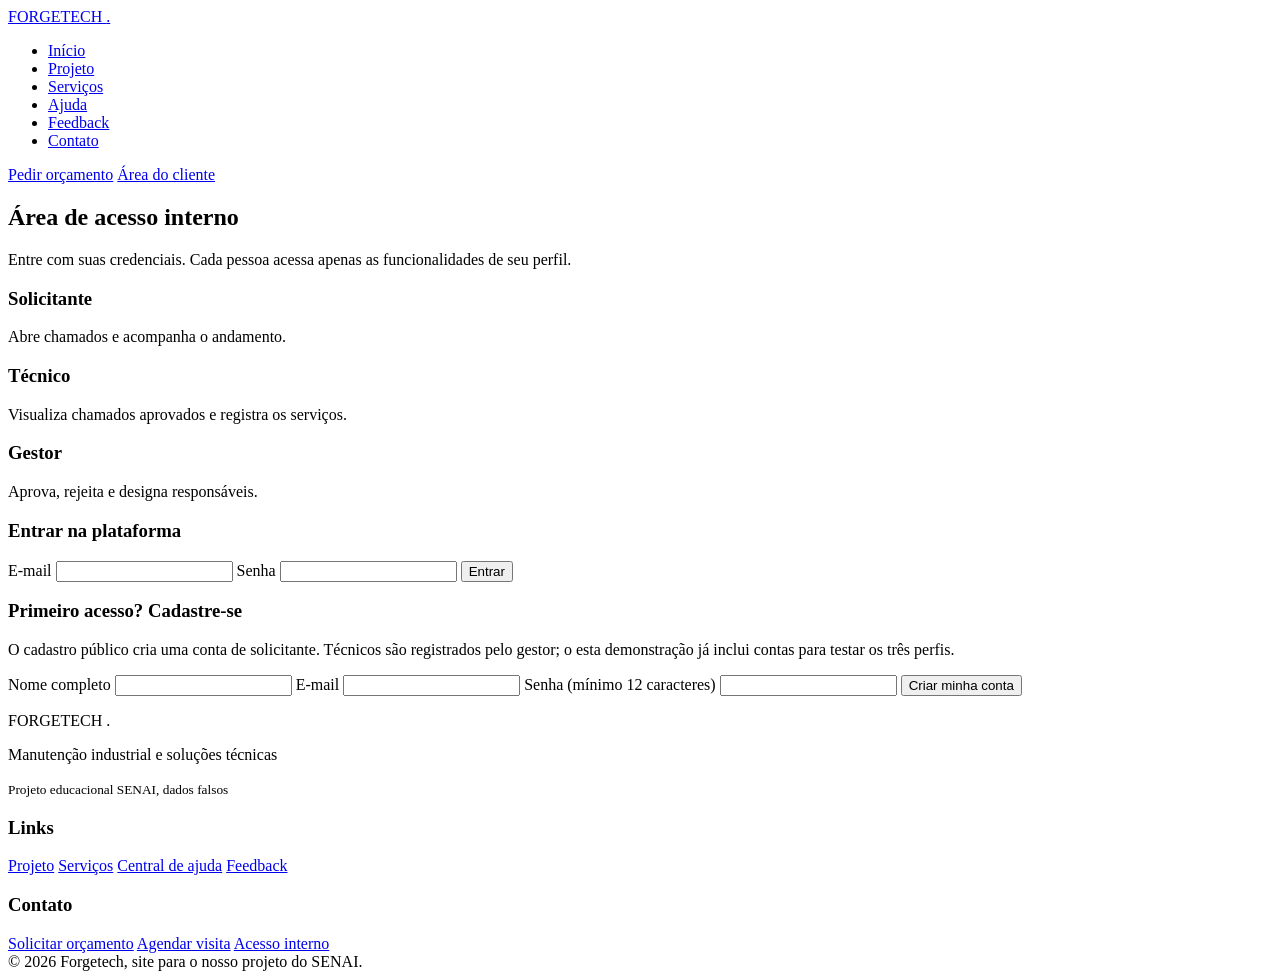
==== acesso.html @ 7eb450aa "HTML, JS e CSS 15/10 + Semana Anterior" ====
<!doctype html>
<html lang="pt-BR">
  <head>
    <meta charset="utf-8" />
    <meta content="width=device-width, initial-scale=1" name="viewport" />
    <meta content="Forgetech: manutenção industrial, serviços e suporte técnico." name="description" />
    <title>Acesso | Forgetech</title>
    <link href="Assets/CSS/style.css" rel="stylesheet" />
  </head>
  <body>

    <header class="cabecalho">
      <div class="container topo">
        <a class="logo" href="index.html">
          FORGETECH
          <span>.</span>
        </a>

          <nav aria-label="Menu principal">
            <ul>
              <li>
              <a href="index.html">Início</a>
              </li>
              <li>
              <a href="empresa.html">Projeto</a>
              </li>
              <li>
              <a href="solucoes.html">Serviços</a>
            </li>
            <li>
              <a href="conhecimento.html">Ajuda</a>
            </li>
            <li>
              <a href="feedback.html">Feedback</a>
            </li>
            <li>
              <a href="contato.html">Contato</a>
            </li>
          </ul>
        </nav>
        <a class="botao topo-botao" href="contato.html#rapido">Pedir orçamento</a>
        <a class="acesso" href="acesso.html">Área do cliente</a>
          </div>

        </header>

        <main>

          <section class="secao escuro">

            <div class="container">
          <h2>Área de acesso interno</h2>
          <p class="introducao">
            Entre com suas credenciais. Cada pessoa acessa apenas as funcionalidades de seu perfil.
          </p>
              <div class="cards">

                <article class="card plano">
              <h3>Solicitante</h3>
              <p>Abre chamados e acompanha o andamento.</p>
             </article>

             <article class="card plano">
              <h3>Técnico</h3>
              <p>Visualiza chamados aprovados e registra os serviços.</p>
             </article>

             <article class="card plano">
              <h3>Gestor</h3>
              <p>Aprova, rejeita e designa responsáveis.</p>
             </article>
           </div>

           <div class="caixa login-box">
            <h3>Entrar na plataforma</h3>
            <form class="formulario form-largo" id="login-form">
              <label>
                E-mail
                <input autocomplete="username" name="email" required="" type="email" />
              </label>
              <label>
                Senha
                <input autocomplete="current-password" name="senha" required="" type="password" />
              </label>
              <button class="botao" type="submit">Entrar</button>
              <p aria-live="polite" class="mensagem" id="login-mensagem"></p>
            </form>

            <div class="cadastro-box">
              <h3>Primeiro acesso? Cadastre-se</h3>
              <p>
                O cadastro público cria uma conta de solicitante. Técnicos são registrados pelo gestor; o
                esta demonstração já inclui contas para testar os três perfis.
              </p>

              <form class="formulario form-largo" id="cadastro-form">
                <label>
                  Nome completo
                  <input autocomplete="name" maxlength="100" minlength="3" name="nome" required="" />
                </label>
                <label>
                  E-mail
                  <input autocomplete="email" name="email" required="" type="email" />
                </label>
                <label>
                  Senha (mínimo 12 caracteres)
                  <input
                    autocomplete="new-password"
                    minlength="12"
                    name="senha"
                    required=""
                    type="password"
                  />
                </label>
                <button class="botao" type="submit">Criar minha conta</button>
                <p id="cadastro-mensagem" role="status"></p>
              </form>
            </div>
          </div>
        </div>
      </section>
    </main>

    <footer class="rodape">

      <div class="container footer-grid">
        <div class="footer-logo">
          FORGETECH
          <span>.</span>
          <p>Manutenção industrial e soluções técnicas</p>
          <small>Projeto educacional SENAI, dados falsos</small>
            </div>

            <div>
          <h3>Links</h3>
          <a href="empresa.html">Projeto</a>
          <a href="solucoes.html">Serviços</a>
          <a href="conhecimento.html">Central de ajuda</a>
          <a href="feedback.html">Feedback</a>
            </div>

            <div>
          <h3>Contato</h3>
          <a href="contato.html">Solicitar orçamento</a>
          <a href="contato.html#visita">Agendar visita</a>
          <a href="acesso.html">Acesso interno</a>
         </div>
       </div>

       <div class="container fim">
        © 2026 Forgetech, site para o nosso projeto do SENAI.
       </div>
     </footer>
    <script src="Assets/JS/sistema.js"></script>
   </body>
 </html>
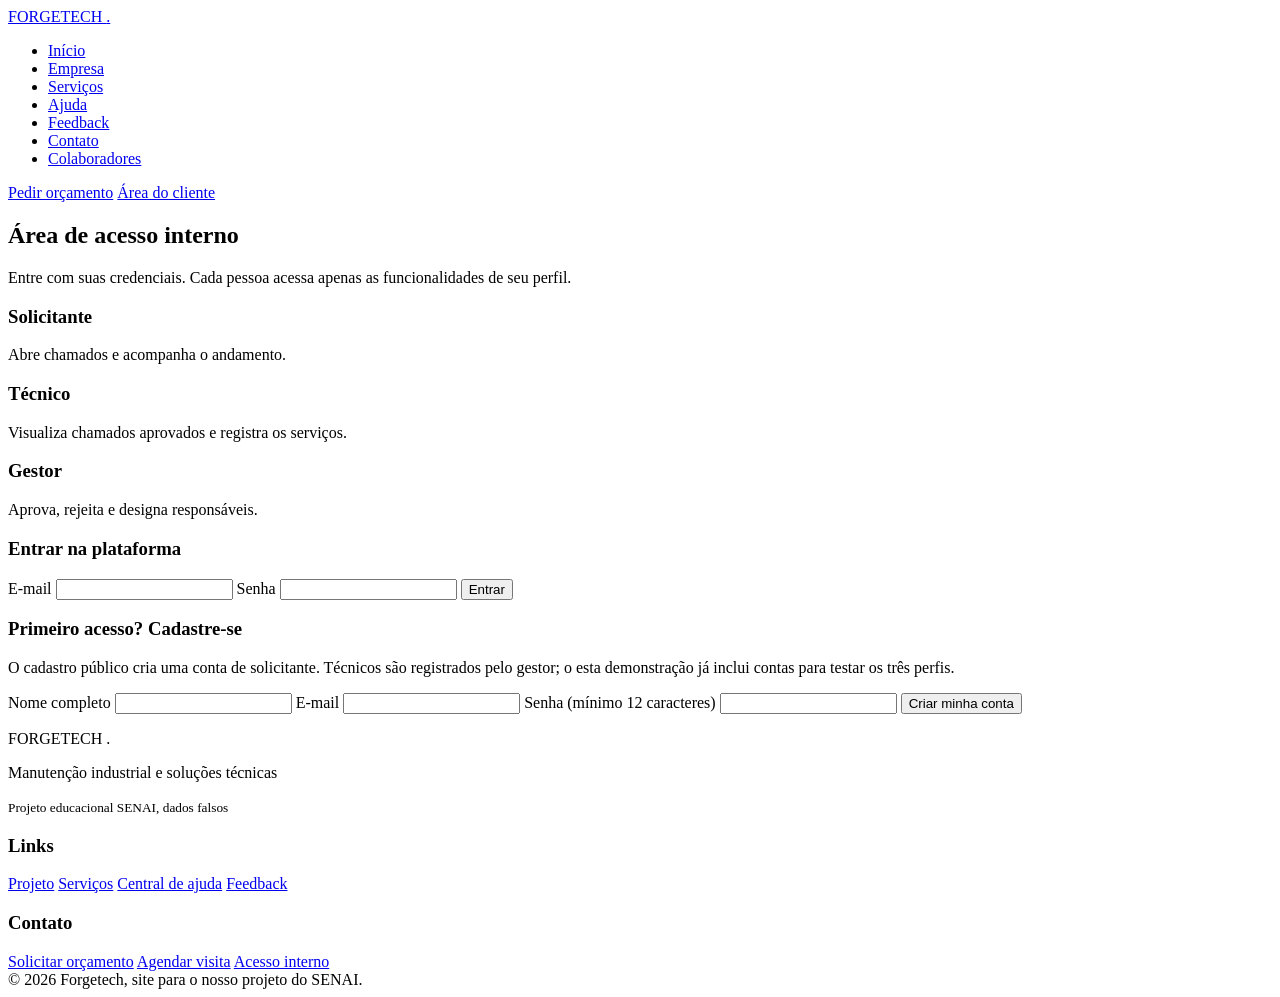
==== commit 4a47033c: "Correções Gerais, Análises e trabalhos efetuados no JS + Página nova de colaboradores" ====
--- a/acesso.html
+++ b/acesso.html
@@ -22,7 +22,7 @@
               <a href="index.html">Início</a>
               </li>
               <li>
-              <a href="empresa.html">Projeto</a>
+              <a href="empresa.html">Empresa</a>
               </li>
               <li>
               <a href="solucoes.html">Serviços</a>
@@ -35,6 +35,9 @@
             </li>
             <li>
               <a href="contato.html">Contato</a>
+            </li>
+          <li>
+              <a href="colaboradores.html">Colaboradores</a>
             </li>
           </ul>
         </nav>
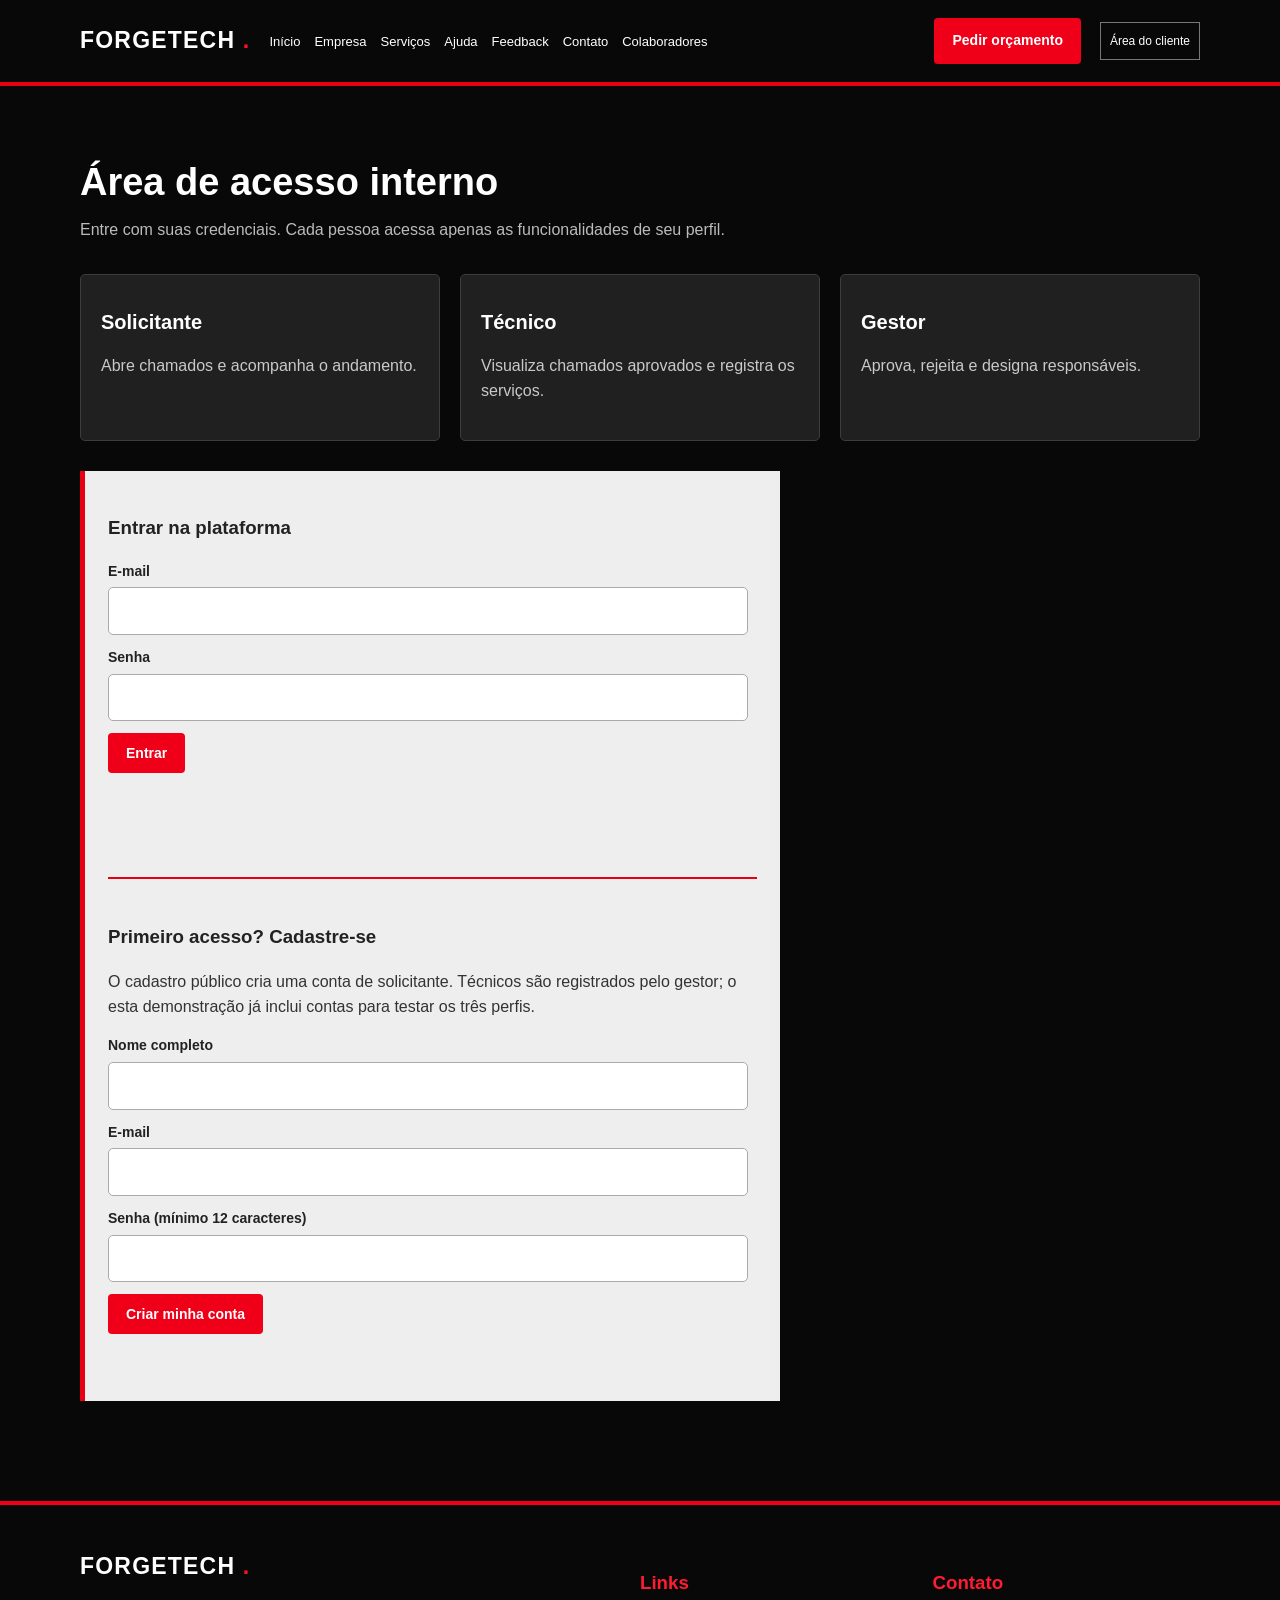
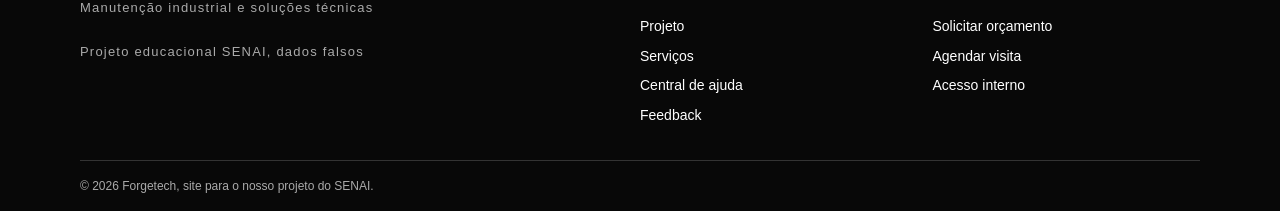
==== commit f02e594b: "CMT - 30/10 - v10 - Corrige caminhos do CSS e JavaScript no GitHub Pages" ====
--- a/acesso.html
+++ b/acesso.html
@@ -5,7 +5,8 @@
     <meta content="width=device-width, initial-scale=1" name="viewport" />
     <meta content="Forgetech: manutenção industrial, serviços e suporte técnico." name="description" />
     <title>Acesso | Forgetech</title>
-    <link href="Assets/CSS/style.css" rel="stylesheet" />
+    <link href="assets/css/style.css" rel="stylesheet" />
+    <link rel="icon" href="favicon.ico" type="image/x-icon">
   </head>
   <body>
 
@@ -154,6 +155,6 @@
         © 2026 Forgetech, site para o nosso projeto do SENAI.
        </div>
      </footer>
-    <script src="Assets/JS/sistema.js"></script>
+    <script src="assets/JS/sistema.js"></script>
    </body>
  </html>
--- a/assets/css/style.css
+++ b/assets/css/style.css
@@ -0,0 +1,782 @@
+
+* {
+      box-sizing: border-box;
+}
+
+html {
+   scroll-behavior: smooth;
+}
+
+body {
+    margin: 0;
+    font-family: Arial, Helvetica, sans-serif;
+    color: #191919;
+    background: #fff;
+    line-height: 1.55;
+}
+
+a {
+
+    color: inherit;
+    text-decoration: none;
+}
+
+img {
+      max-width: 100%;
+}
+
+.container {
+   width: 90%;
+   max-width: 1120px;
+   margin: auto;
+}
+
+.cabecalho {
+    background: #080808;
+    color: white;
+    border-bottom: 4px solid #e60012;
+}
+
+.topo {
+
+    display: flex;
+
+    align-items: center;
+    gap: 19px;
+    min-height: 82px;
+}
+
+.logo,
+.footer-logo {
+      font-weight: 900;
+      letter-spacing: 1.2px;
+      font-size: 23px;
+}
+
+.logo span,
+
+.footer-logo span {
+   color: #ff102a;
+}
+
+.topo nav {
+    flex: 1;
+
+}
+
+.topo ul {
+
+    padding: 0;
+    margin: 0;
+    list-style: none;
+    display: flex;
+    gap: 14px;
+    flex-wrap: wrap;
+}
+
+.topo nav a {
+      font-size: 13px;
+}
+
+.topo a:hover,
+.rodape a:hover {
+   color: #ff3445;
+}
+
+.topo .ativo {
+    border-bottom: 2px solid #f40016;
+}
+
+.acesso {
+
+    font-size: 12px;
+    border: 1px solid #777;
+    padding: 9px;
+}
+
+.botao,
+button.botao {
+      display: inline-block;
+      border: 0;
+      background: #ef0018;
+      color: white;
+      font-weight: 700;
+      padding: 12px 18px;
+
+      border-radius: 4px;
+      cursor: pointer;
+      font-size: 14px;
+}
+
+.botao:hover {
+   background: #bf0014;
+   color: white;
+}
+
+.contorno {
+    background: transparent;
+    border: 1px solid #fff;
+}
+
+.hero {
+
+    min-height: 535px;
+    background: #050505;
+    color: #fff;
+
+    position: relative;
+    display: flex;
+    align-items: center;
+    overflow: hidden;
+}
+
+.hero-conteudo {
+      position: relative;
+      padding: 80px 0;
+}
+
+.hero h1 {
+   max-width: 610px;
+   font-size: 60px;
+   line-height: 1.08;
+   margin: 15px 0;
+}
+
+.hero p {
+    max-width: 560px;
+    color: #ddd;
+    font-size: 17px;
+}
+
+.sobretitulo {
+
+    color: #ff3248;
+    font-size: 13px;
+    font-weight: bold;
+    letter-spacing: 2px;
+}
+
+.acoes {
+      display: flex;
+      gap: 12px;
+      flex-wrap: wrap;
+      margin-top: 25px;
+
+}
+
+.secao {
+   padding: 75px 0;
+}
+
+.claro {
+    background: #fff;
+}
+
+.escuro {
+
+    background: #080808;
+    color: #fff;
+}
+
+.secao h2 {
+      font-size: 38px;
+      margin: 0 0 13px;
+      line-height: 1.15;
+
+}
+
+.introducao {
+   max-width: 750px;
+   margin: 0 0 32px;
+   color: #5a5a5a;
+}
+
+.escuro .introducao {
+    color: #bbb;
+}
+
+.metricas {
+
+    display: flex;
+    flex-wrap: wrap;
+    gap: 20px;
+    margin: 30px 0;
+}
+
+.metrica {
+      background: #f0f0f0;
+      padding: 23px 28px;
+      min-width: 180px;
+      flex: 1;
+      border-left: 5px solid #e60012;
+}
+
+.metrica strong {
+   font-size: 36px;
+   display: block;
+   color: #171717;
+}
+
+.metrica span {
+    font-size: 13px;
+    color: #333;
+}
+
+
+.metrica-escuro {
+    background: #0a0909;
+    padding: 23px 28px;
+    min-width: 180px;
+    flex: 1;
+    border-left: 5px solid #e60012;
+    color: white;
+    border-radius: 5px;
+}
+
+.metrica-escuro h3 {
+    display: block;
+    color: #fffdfd;
+}
+
+.metrica-escuro p {
+    font-size: 17px;
+    color: #818080;
+}
+.observacao {
+
+    font-size: 13px;
+    color: #696969;
+}
+
+.escuro .observacao {
+      color: #ccc;
+}
+
+.link {
+   display: inline-block;
+   color: #dc0016;
+   font-weight: bold;
+   margin-top: 17px;
+}
+
+.ambiental {
+    display: grid;
+    grid-template-columns: 1fr 1fr;
+
+    gap: 35px;
+    align-items: center;
+}
+
+.imagem-ilustrativa {
+
+    min-height: 260px;
+    background: rgba(255, 0, 0, 0.432);
+    border-radius: 5px;
+    display: flex;
+    align-items: end;
+    padding: 5px;
+    color: white;
+    letter-spacing: 2px;
+    font-weight: bold;
+}
+
+.cards {
+      display: grid;
+      grid-template-columns: repeat(3, 1fr);
+
+      gap: 20px;
+      margin: 30px 0;
+}
+
+.card {
+        transition: 0.5s;
+   border: 1px solid #e0e0e0;
+   border-radius: 5px;
+   padding: 20px;
+   background: #fafafa;
+   color: #181818;
+}
+
+.card:hover {
+    transition: 0.5s;
+    transform: scale(1.01);
+    box-shadow: 0 6px 15px #ff0116;
+    filter: brightness(1.15) contrast(1.05);
+
+}
+
+
+
+.card h3 {
+    font-size: 20px;
+    margin: 12px 0;
+}
+
+.card p {
+
+    color: #555;
+
+}
+
+.card2 {
+        transition: 0.5s;
+    border: 1px solid #e0e0e0;
+    border-radius: 5px;
+    padding: 20px;
+    background: #fafafa;
+    color: #181818;
+}
+
+.card2:hover {
+    transition: 0.5s;
+    transform: scale(1.01);
+    box-shadow: 0 6px 15px #464646;
+    filter: brightness(1.15) contrast(1.05);
+
+}
+
+.card2 h3 {
+    font-size: 20px;
+    margin: 12px 0;
+}
+
+.card2 p {
+    font-size: 20px;
+    color: #555;
+
+}
+
+.card2 span {
+    color: red;
+    font-size: 24px;
+}
+
+.card2:hover span {
+        transition: 0.5s;
+    color: red;
+    font-size: 24px;
+    transform: scale(1.10);
+}
+
+.card-escuro {
+    border: 1px solid rgb(22, 22, 22);
+    border-radius: 5px;
+    padding: 20px;
+    background: #131313;
+    color: #181818;
+
+}
+
+.card-verde {
+    border: 1px solid rgb(38, 207, 4);
+    border-radius: 5px;
+    padding: 10px;
+    background: #00ff15;
+    color: #000000;
+    text-align: center;
+    font-size: 20px;
+
+}
+
+.card-vermelho {
+    border: 1px solid rgb(255, 0, 0);
+    border-radius: 5px;
+    padding: 10px;
+    background: #ff0000;
+    color: #ffffff;
+    text-align: center;
+    font-size: 20px;
+
+}
+
+.card-escuro h2 {
+    color: white;
+    font-size: 32px;
+    margin: 12px 0;
+}
+
+.card-escuro p {
+
+    color: #b8b5b5;
+
+}
+
+.card-imagem {
+      height: 160px;
+      display: grid;
+      place-items: center;
+      background: #d1d1d1;
+      font-size: 48px;
+      font-weight: bold;
+      color: #8b8b8b;
+}
+
+.plano {
+   background: #202020;
+   border-color: #3c3c3c;
+   color: #fff;
+}
+
+.plano p {
+    color: #c9c9c9;
+}
+
+.plano .botao {
+
+    margin-top: 10px;
+}
+
+.avatar {
+      display: grid;
+      place-items: center;
+      border-radius: 8px;
+      background: #ddd;
+      color: #666;
+      width: 85px;
+      height: 85px;
+      font-size: 35px;
+}
+
+.duas-colunas {
+    display: grid;
+    grid-template-columns: 1fr 1fr;
+    padding: 30px;
+    gap: 35px;
+    align-items: start;
+}
+
+@media (max-width: 1980px) {
+.cta-grid,
+.tres-colunas {
+   display: grid;
+   grid-template-columns: 1fr 1fr 1fr;
+   padding: 30px;
+   gap: 35px;
+   align-items: start;
+}
+}
+
+@media (max-width: 500px) {
+
+    .cta-grid,
+    .tres-colunas {
+        display: grid;
+        grid-template-columns: 1fr 1fr;
+        padding: 30px;
+        gap: 35px;
+        align-items: start;
+    }
+}
+
+.tres-colunas article {
+    height: 100%;
+}
+
+.cta-grid h3 {
+    font-size: 30px;
+    line-height: 1.2;
+}
+
+.formulario {
+
+    display: grid;
+    gap: 12px;
+}
+
+.formulario label {
+      font-size: 14px;
+
+      font-weight: 700;
+      display: grid;
+      gap: 5px;
+}
+
+.formulario input,
+.formulario select,
+.formulario textarea {
+   width: 100%;
+   padding: 12px;
+   border-radius: 5px;
+   border: 1px solid #aaa;
+   background: white;
+   color: #222;
+   font: inherit;
+}
+
+.formulario button {
+    justify-self: start;
+
+}
+
+.aviso-form {
+
+    margin: 0;
+    font-size: 13px;
+    color: #ff5b6f;
+}
+
+.form-largo {
+      max-width: 640px;
+}
+
+.caixa {
+   padding: 23px;
+   background: #eee;
+   border-left: 5px solid #e60012;
+   color: #222;
+   margin: 25px 0;
+}
+
+.destaque {
+    margin-top: 28px;
+}
+
+.rodape {
+
+    background: #080808;
+    color: white;
+    border-top: 4px solid #ef0018;
+    padding: 44px 0 16px;
+}
+
+.footer-grid {
+      display: grid;
+      grid-template-columns: 2fr 1fr 1fr;
+      gap: 25px;
+}
+
+.footer-grid a {
+   display: block;
+   margin: 8px 0;
+   font-size: 14px;
+}
+
+.footer-grid h3 {
+    color: #ff1c32;
+}
+
+.footer-logo p,
+
+.footer-logo small {
+
+    color: #aaa;
+    font-weight: 400;
+    font-size: 13px;
+}
+
+.fim {
+      border-top: 1px solid #333;
+      padding-top: 16px;
+
+      color: #aaa;
+      font-size: 12px;
+      margin-top: 25px;
+}
+
+details {
+    transition: 0.3s;
+   margin: 12px 0;
+   padding: 15px;
+   border: 1px solid #ccc;
+   border-radius: 5px;
+   background-color: whitesmoke;
+   
+}
+
+details:hover {
+    transition: 0.3s;
+    transform: scale(1.01);
+}
+
+details[open] {
+    transition: 0.3s;
+    transform: scale(1.02);
+    filter: brightness(1.10);
+}
+
+summary {
+    cursor: pointer;
+    font-weight: bold;
+}
+
+#rapido,
+#visita {
+
+    scroll-margin-top: 25px;
+}
+
+@media (max-width: 900px) {
+
+    .topo {
+       flex-wrap: wrap;
+       padding: 16px 0;
+    }
+
+    .topo nav {
+        order: 3;
+        flex-basis: 100%;
+    }
+
+    .cards {
+
+        grid-template-columns: repeat(2, 1fr);
+    }
+
+}
+
+@media (max-width: 620px) {
+    .cards,
+    .duas-colunas,
+    .cta-grid,
+    .ambiental,
+    .footer-grid {
+       grid-template-columns: 1fr;
+    }
+
+    .topo ul {
+        gap: 10px;
+    }
+
+    .topo-botao {
+
+        display: none;
+    }
+
+    .hero {
+          min-height: 470px;
+
+    }
+
+    .secao {
+       padding: 46px 0;
+    }
+
+    .metricas {
+        display: block;
+    }
+
+    .metrica {
+
+        margin-bottom: 12px;
+    }
+
+    
+
+    .hero h1 {
+          font-size: 36px;
+    }
+}
+
+/* Área interna: preserva o estilo preto, branco e vermelho. */
+
+.login-box {
+   max-width: 700px;
+   margin-top: 28px;
+}
+
+.login-box p {
+    color: #333;
+}
+
+.login-box .mensagem {
+
+    color: #a00013;
+}
+
+.painel-topo {
+      display: flex;
+      justify-content: space-between;
+      gap: 25px;
+      align-items: center;
+
+}
+
+.lista-chamados {
+   display: grid;
+   gap: 14px;
+   margin: 20px 0 42px;
+}
+
+.chamado {
+    background: #222;
+    border: 1px solid #555;
+    padding: 22px;
+    border-radius: 5px;
+}
+
+.chamado h4 {
+
+    margin: 0 0 6px;
+}
+
+.chamado p {
+      white-space: pre-wrap;
+      overflow-wrap: anywhere;
+}
+
+.chamado button {
+   margin: 6px 10px 6px 0;
+}
+
+.chamado label {
+    display: block;
+    margin: 10px 0;
+}
+
+.chamado select,
+.chamado textarea {
+
+    padding: 10px;
+    max-width: 100%;
+    width: 100%;
+
+}
+
+.mensagem {
+      color: #ff7786;
+      min-height: 24px;
+}
+
+[hidden] {
+   display: none !important;
+}
+
+/* Cadastro e gestão */
+.cadastro-box {
+    margin-top: 36px;
+    padding-top: 24px;
+    border-top: 2px solid #e60012;
+}
+
+.edicao-chamado {
+
+    margin-top: 16px;
+    display: grid;
+    gap: 12px;
+}
+
+.edicao-chamado label {
+      display: grid;
+      gap: 5px;
+}
+
+#estatisticas-gestor {
+   margin: 20px 0;
+}
+
+#painel-gestor .caixa {
+    margin-bottom: 20px;
+}
+
+.PR-1 {
+  padding-left: 20%;
+}
+
+.Forgetech2 {
+    color: #e60012;
+}
+
+.Caixa-Historia {
+    border-radius: 24px;
+
+}
